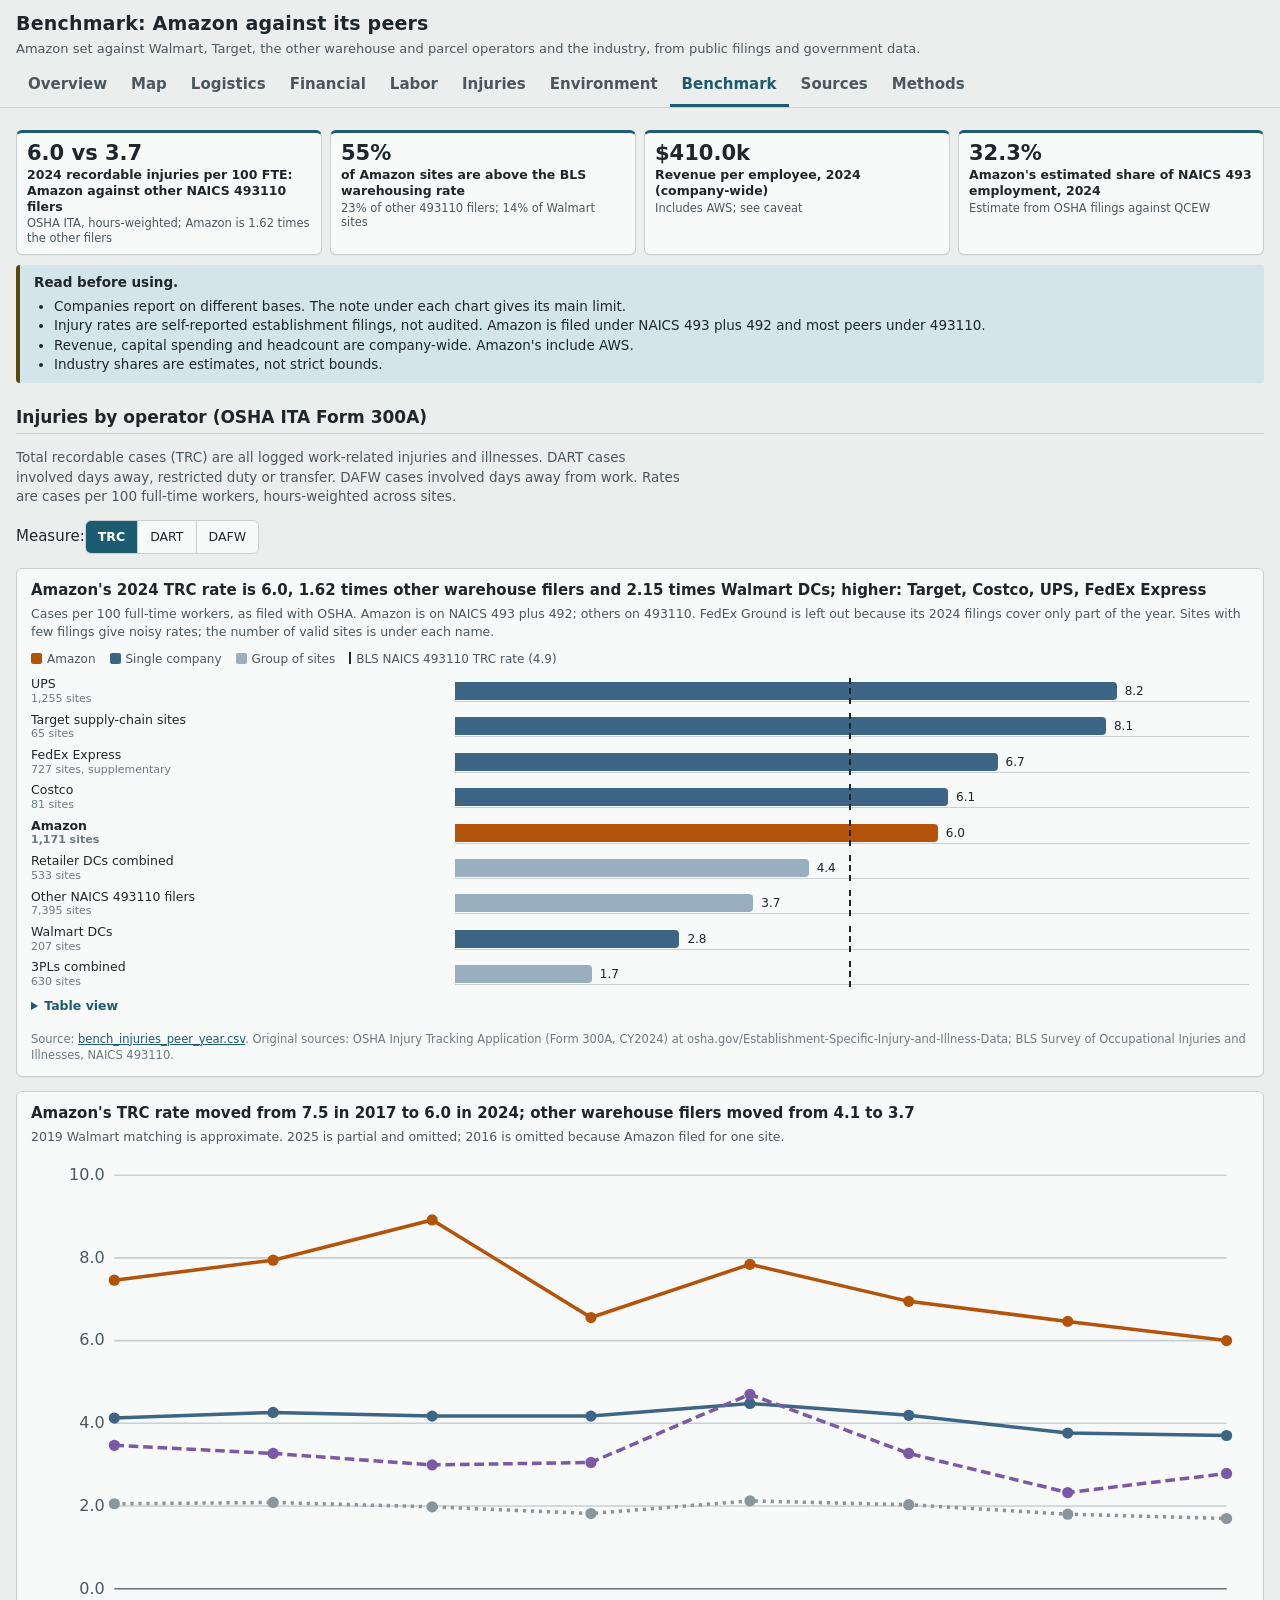
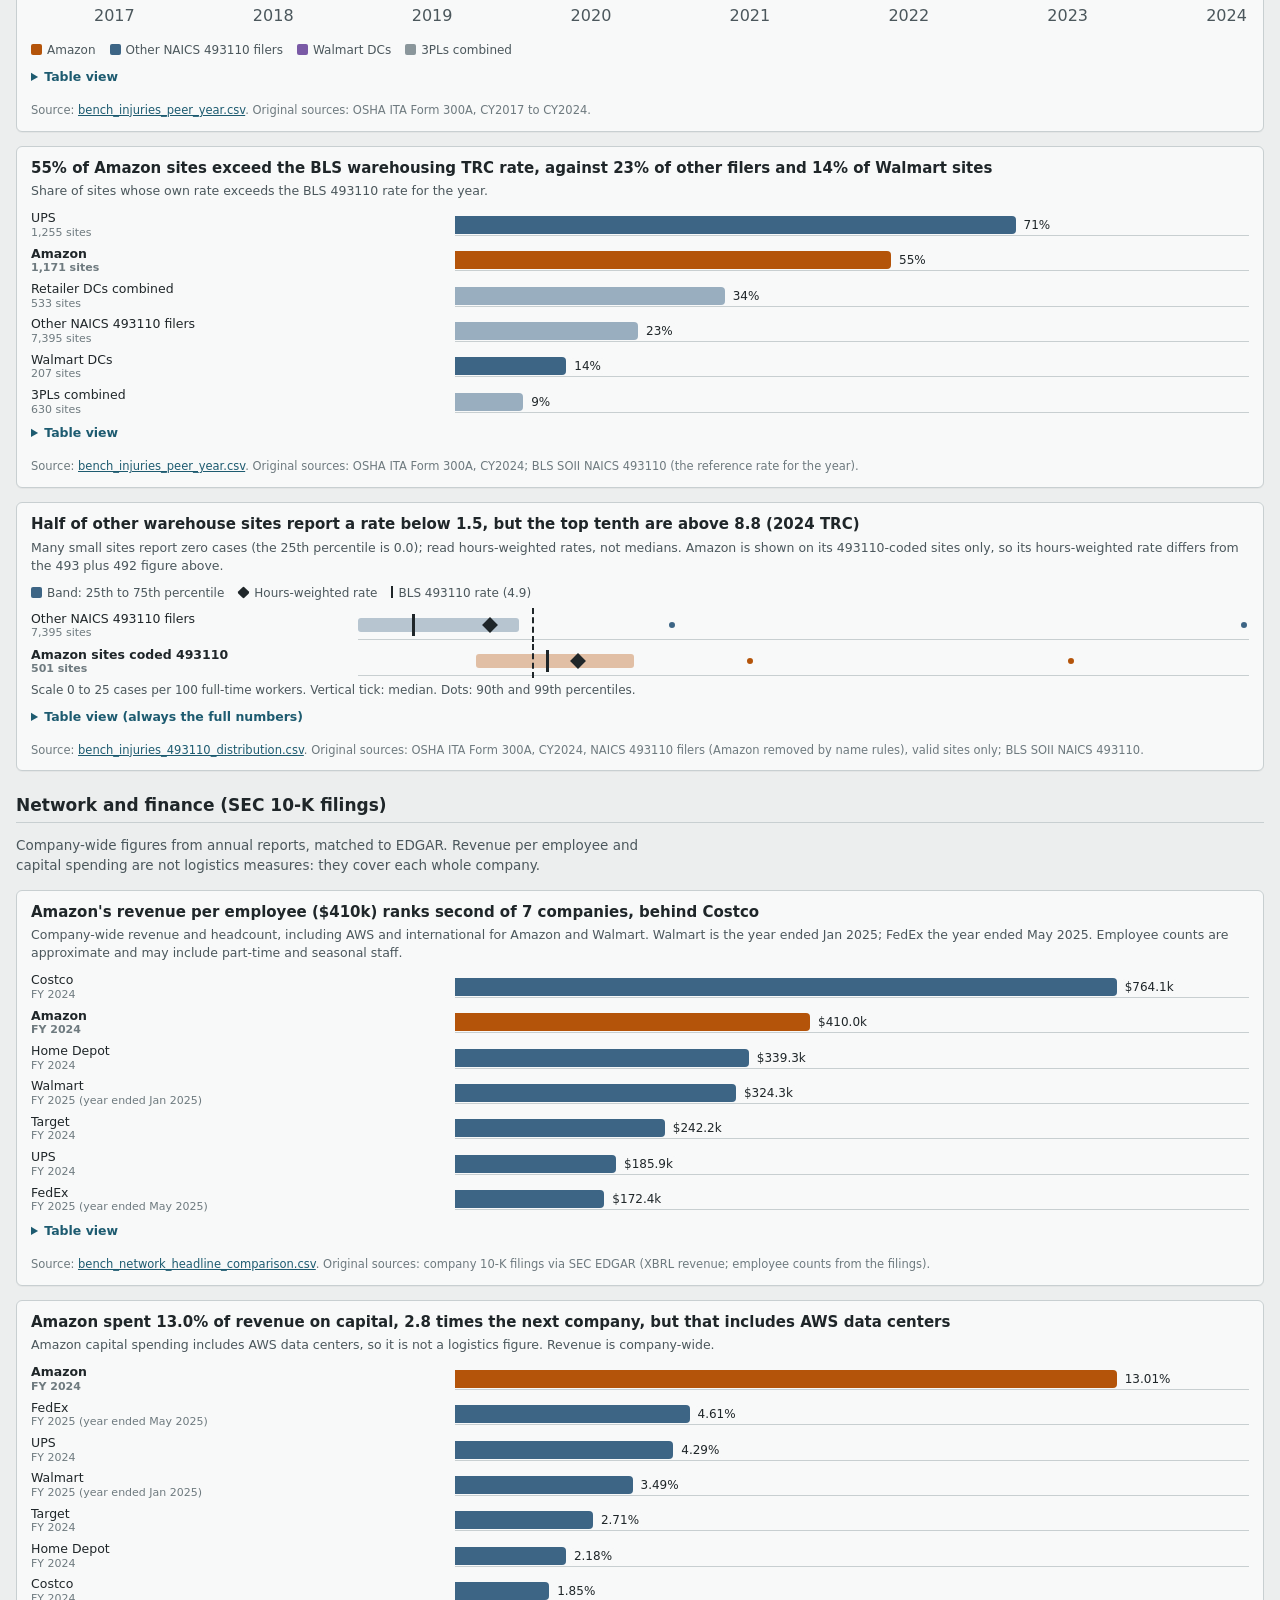
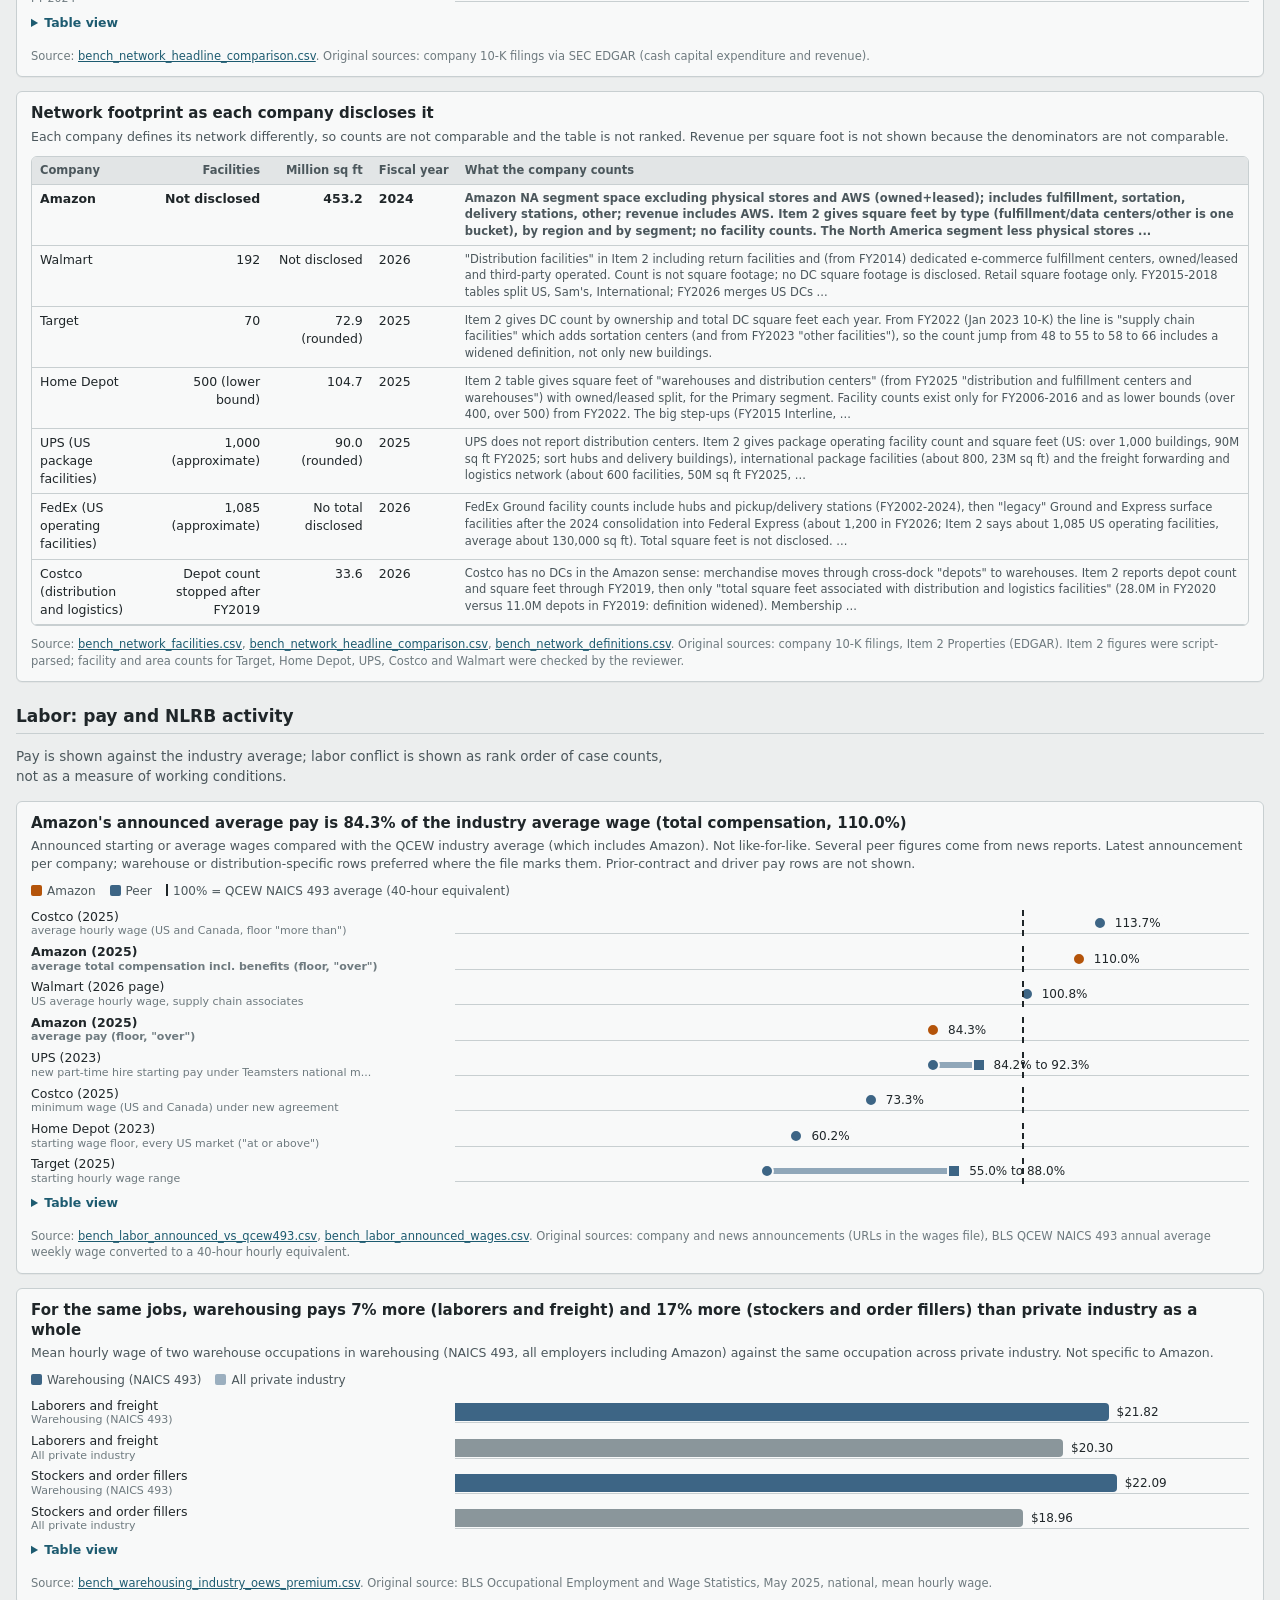
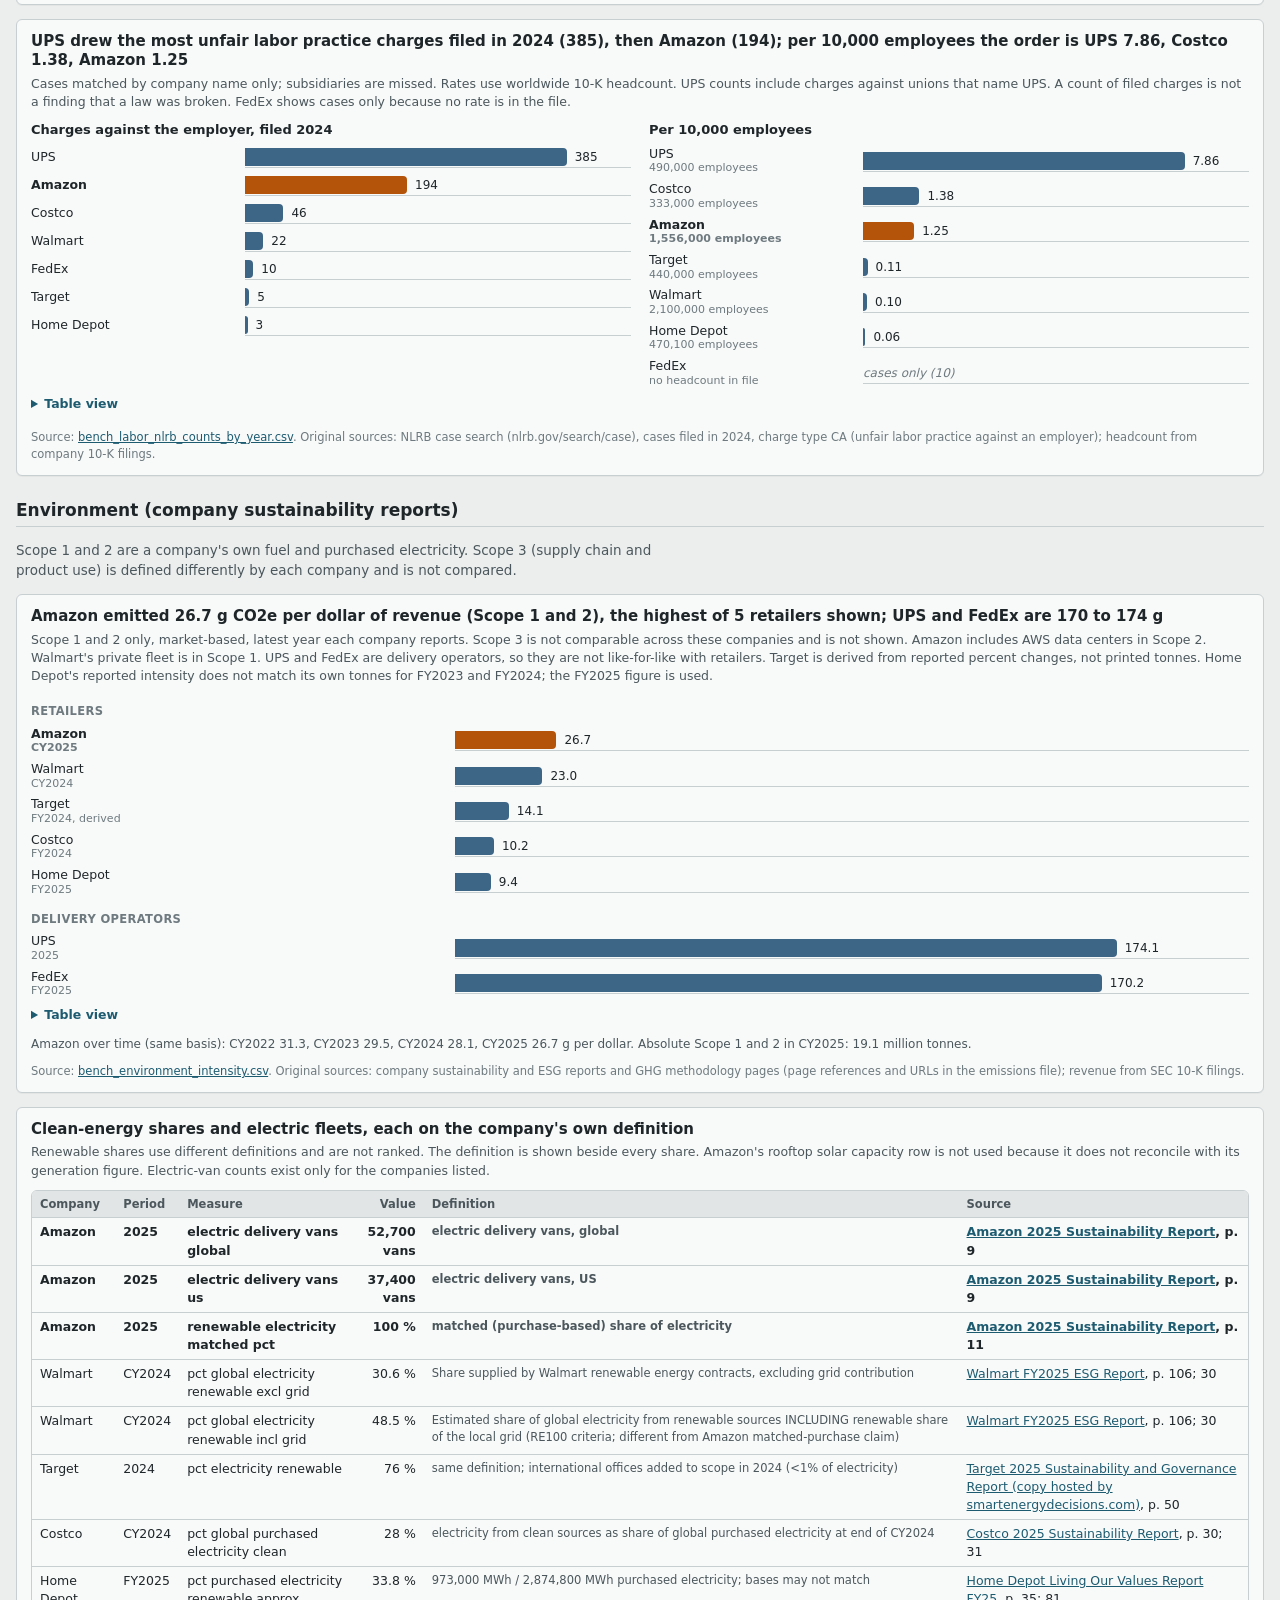
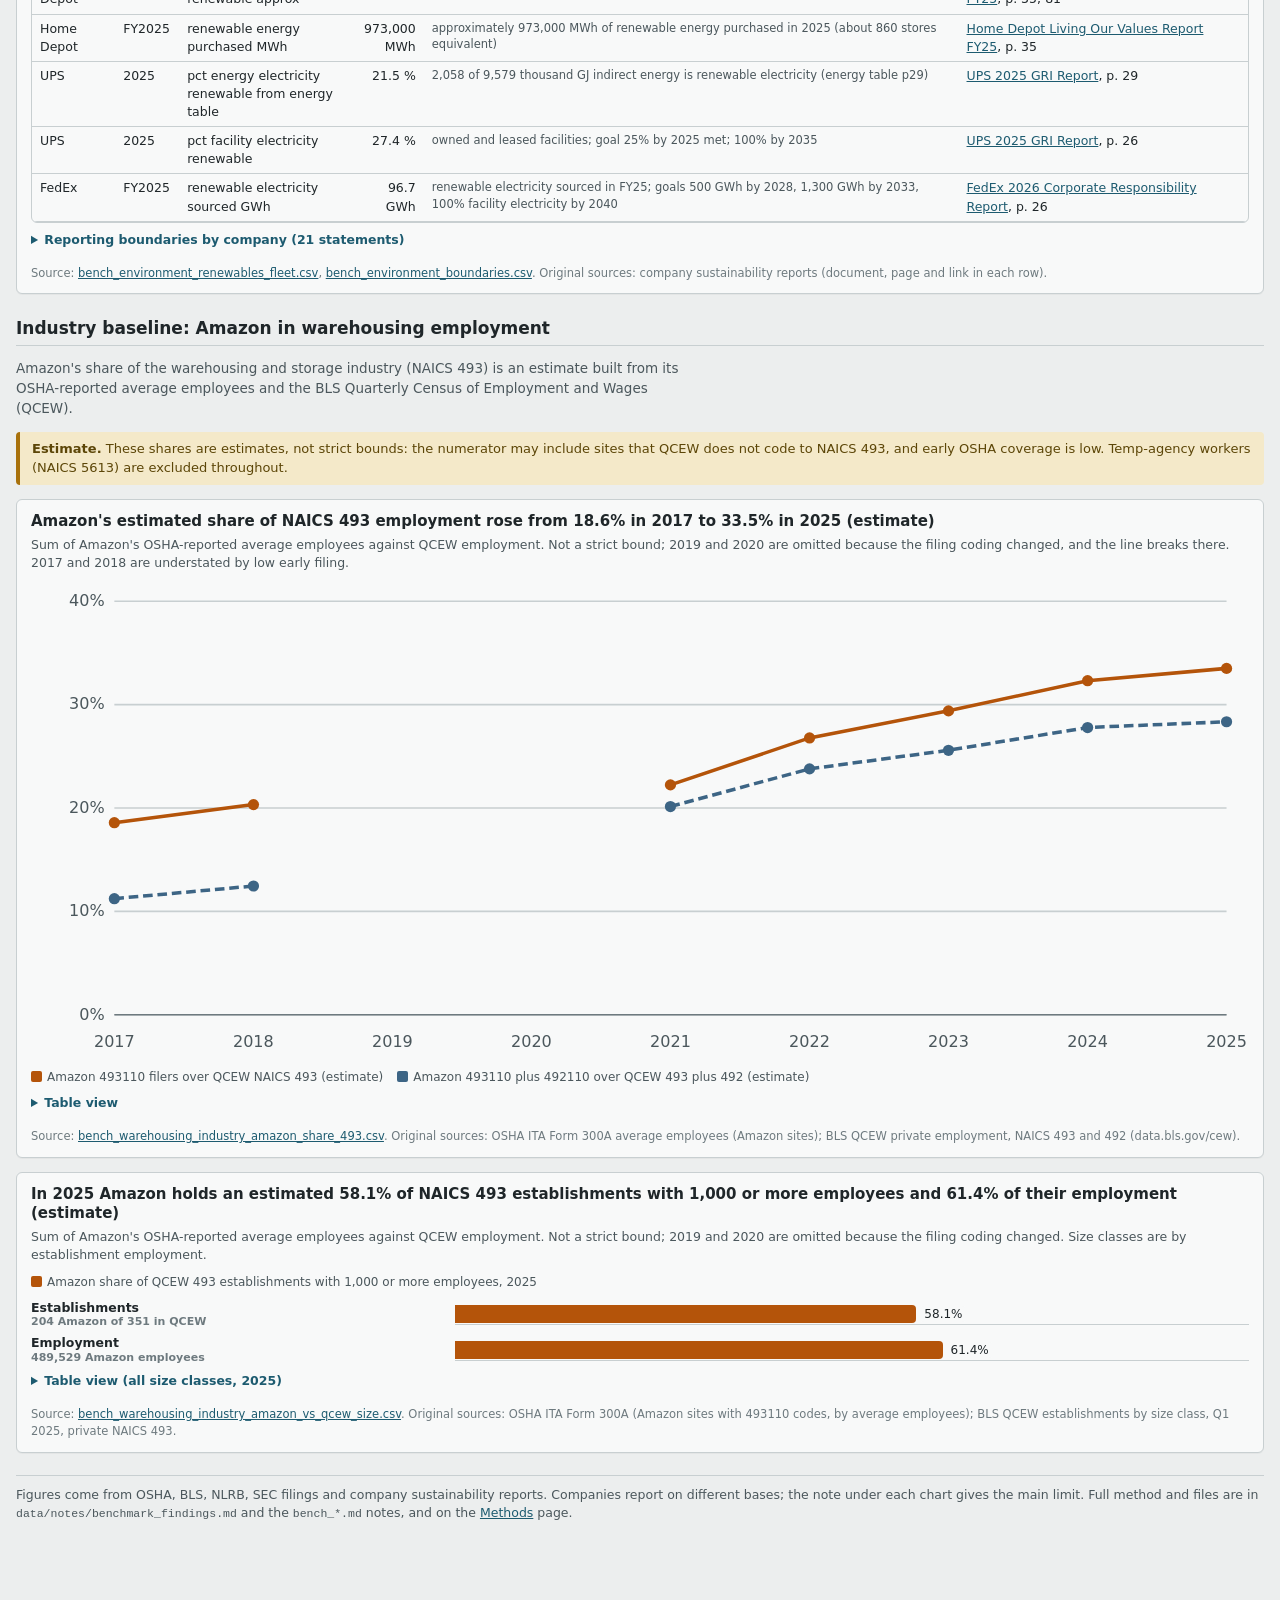
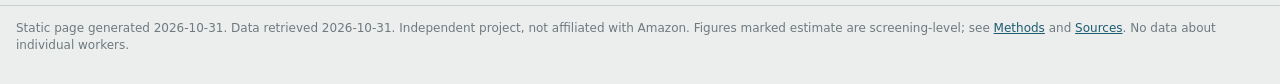
==== benchmark.html @ e868ce79 "Amazon US logistics network dashboard Static, unindexed site on Amazon's US logistics network, 1997 " ====
<!doctype html>
<html lang="en">
<head>
<meta charset="utf-8">
<meta name="viewport" content="width=device-width, initial-scale=1, viewport-fit=cover">
<meta name="claude:viewport-fit-sides" content="cover">
<meta name="robots" content="noindex, nofollow">
<title>Benchmark</title>
<link rel="stylesheet" href="assets/style.css">
<link rel="stylesheet" href="assets/benchmark.css">
</head>
<body>
<main class="wrap" id="app" data-page="bench"></main>
<script src="assets/data_meta.js"></script>
<script src="assets/data_bench.js"></script>
<script src="assets/common.js"></script>
<script src="assets/benchmark.js"></script>
</body>
</html>
---- assets/style.css ----
/* Token plan: warm paper greys + ink; one accent (deep teal); one series colour for Amazon (--amz) and one for benchmarks (--bench). */
:root{
  --bg:#eceeee; --surface:#f8f9f9; --surface-2:#e2e5e6; --ink:#1f2629; --ink-2:#4b575c; --ink-3:#6e7a7f;
  --rule:#c8cfd1; --accent:#1d5b70; --accent-ink:#ffffff; --accent-soft:#d3e4ea; --focus:#0b6bcb;
  --warn-bg:#f4e9c9; --warn-ink:#5c4608; --bad:#a3231b;
  --rc-emergency:#b3261e; --rc-maintenance:#7f8d93; --rc-test:#aab4b8; --rc-other:#4f7f8f;
  --grid-500:#6a3d9a; --grid-230:#1d5b70; --grid-low:#6e7a7f; --cat2:#a8710c; --outage:#1d5b70;
  --shadow:0 1px 0 rgba(0,0,0,.04);
  --amz:#b4540a; --bench:#3d6585; --good:#2f7a4d; --cat1:#b4540a; --cat2:#3d6585; --cat3:#7a5aa6; --cat4:#2f7a4d; --cat5:#a8710c; --cat6:#8a969b;
  color-scheme:light;
}
@media (prefers-color-scheme: dark){:root:not([data-theme="light"]){
  --bg:#171b1d; --surface:#1f2528; --surface-2:#2a3135; --ink:#e3e8ea; --ink-2:#aab4b8; --ink-3:#8a969b;
  --rule:#394247; --accent:#6fb4cb; --accent-ink:#0f1f26; --accent-soft:#223a44; --focus:#7bb8ff;
  --warn-bg:#3b3318; --warn-ink:#ecd9a0; --bad:#ff8a80;
  --rc-emergency:#ff6b5e; --rc-maintenance:#78858b; --rc-test:#566268; --rc-other:#5aa0b4;
  --grid-500:#c9a4f2; --grid-230:#6fb4cb; --grid-low:#8a969b; --cat2:#e3b04b; --outage:#6fb4cb;
  --shadow:none;
  --amz:#f2a15b; --bench:#8db6d8; --good:#6fcf97; --cat1:#f2a15b; --cat2:#8db6d8; --cat3:#c9a4f2; --cat4:#6fcf97; --cat5:#e3b04b; --cat6:#8a969b;
  color-scheme:dark;}}
:root[data-theme="dark"]{
  --bg:#171b1d; --surface:#1f2528; --surface-2:#2a3135; --ink:#e3e8ea; --ink-2:#aab4b8; --ink-3:#8a969b;
  --rule:#394247; --accent:#6fb4cb; --accent-ink:#0f1f26; --accent-soft:#223a44; --focus:#7bb8ff;
  --warn-bg:#3b3318; --warn-ink:#ecd9a0; --bad:#ff8a80;
  --rc-emergency:#ff6b5e; --rc-maintenance:#78858b; --rc-test:#566268; --rc-other:#5aa0b4;
  --grid-500:#c9a4f2; --grid-230:#6fb4cb; --grid-low:#8a969b; --cat2:#e3b04b; --outage:#6fb4cb;
  --shadow:none;
  --amz:#f2a15b; --bench:#8db6d8; --good:#6fcf97; --cat1:#f2a15b; --cat2:#8db6d8; --cat3:#c9a4f2; --cat4:#6fcf97; --cat5:#e3b04b; --cat6:#8a969b;
  color-scheme:dark;}
*{box-sizing:border-box}
html{-webkit-text-size-adjust:100%}
body{margin:0;background:var(--bg);color:var(--ink);font:15px/1.45 "Avenir Next","Segoe UI",system-ui,-apple-system,"Helvetica Neue",Arial,sans-serif;overflow-x:hidden}
.mono,td.mono{font-family:ui-monospace,"SF Mono",Menlo,Consolas,monospace;font-size:.92em}
.wrap{padding-block:12px 40px;padding-left:max(16px,env(safe-area-inset-left,0px));padding-right:max(16px,env(safe-area-inset-right,0px));max-width:1280px;margin:0 auto;min-width:0}
header.top{position:sticky;top:env(safe-area-inset-top,0px);z-index:5;background:var(--bg);border-bottom:1px solid var(--rule);
  padding-block:10px 0;padding-left:max(16px,env(safe-area-inset-left,0px));padding-right:max(16px,env(safe-area-inset-right,0px))}
header.top .in{max-width:1280px;margin:0 auto}
h1{font-size:19px;margin:0 0 2px;letter-spacing:.01em}
h2{font-size:15px;margin:18px 0 8px}
.sub{color:var(--ink-2);font-size:13px;margin:0 0 8px}
.stats{display:flex;flex-wrap:wrap;gap:6px 18px;font-size:13px;color:var(--ink-2);margin:4px 0 8px}
.stats b{color:var(--ink);font-variant-numeric:tabular-nums}
nav[role=tablist]{display:flex;gap:2px;overflow-x:auto}
nav button{background:none;border:0;border-bottom:3px solid transparent;color:var(--ink-2);font:inherit;font-weight:600;padding:8px 14px;cursor:pointer;white-space:nowrap}
nav button[aria-selected=true],nav a[aria-current=page]{color:var(--accent);border-bottom-color:var(--accent)}
nav a{border-bottom:3px solid transparent;color:var(--ink-2);font-weight:600;padding:8px 12px;white-space:nowrap;text-decoration:none}
nav a:hover{color:var(--accent)}
nav.multi{display:flex;flex-wrap:wrap;overflow:visible}
nav .mg{position:relative}nav .mg>button{border-bottom:3px solid transparent}nav .mg>button[aria-current=true]{color:var(--accent);border-bottom-color:var(--accent)}
nav .mm{display:none;position:fixed;z-index:60;background:var(--surface);border:1px solid var(--rule);border-radius:6px;box-shadow:0 4px 14px rgba(0,0,0,.25);padding:4px;min-width:190px}
nav .mg.open .mm{display:block}nav .mm a{display:block;border:0;border-radius:4px;padding:8px 12px}nav .mm a:hover,nav .mm a:focus-visible{background:var(--accent-soft);color:var(--ink)}nav .mm a[aria-current=page]{color:var(--accent);background:var(--accent-soft)}
@media (max-width:560px){nav a,nav .mg>button{padding:6px 8px;font-size:13px}header.top{position:static}}
.gsec{margin:22px 0}.gsec h2{font-size:17px;border-bottom:1px solid var(--rule);padding-bottom:4px}
.method{color:var(--ink-2);font-size:13.5px;max-width:78ch}
.find{background:var(--accent-soft);border-left:4px solid var(--accent);border-radius:4px;padding:8px 14px;margin:10px 0;font-size:13.5px}
.find ul,.cav ul{margin:4px 0 0;padding-left:20px}
.find,.note,.method,.cap,.sub,.selcard,.card h3{overflow-wrap:anywhere}
.cav{border-left:4px solid var(--warn-ink)}
.gh{font-size:19px;margin:28px 0 4px;border-bottom:2px solid var(--accent);padding-bottom:4px}
.md{font-size:14px}.md h1{font-size:20px}.md h2{font-size:17px}.md h3{font-size:15px}.md pre{overflow-x:auto;background:var(--surface-2);padding:8px;border-radius:4px;font-size:12px}
.md code{font-family:ui-monospace,Menlo,monospace;font-size:.92em;background:var(--surface-2);padding:0 3px;border-radius:3px}.md pre code{background:none;padding:0}
.md table{display:block;overflow-x:auto;font-size:12.5px;max-width:100%}.md p,.md li{overflow-wrap:anywhere}
button,select,input,textarea{font:inherit;color:inherit}
:focus-visible{outline:3px solid var(--focus);outline-offset:2px}
.chip{display:inline-flex;align-items:center;gap:8px;background:var(--accent-soft);color:var(--ink);border:1px solid var(--accent);border-radius:999px;padding:3px 6px 3px 12px;margin:10px 0 0;font-size:13px}
.chip button{border:0;background:var(--accent);color:var(--accent-ink);border-radius:999px;width:22px;height:22px;cursor:pointer;line-height:1}
.bar{display:flex;flex-wrap:wrap;gap:8px 12px;align-items:end;margin:12px 0}
.bar label{display:flex;flex-direction:column;font-size:12px;color:var(--ink-2);gap:2px;min-width:0}
.bar input,.bar select{background:var(--surface);border:1px solid var(--rule);border-radius:4px;padding:6px 8px;min-width:0;max-width:100%}
.bar input[type=search]{min-width:200px}
.btn{background:var(--accent);color:var(--accent-ink);border:0;border-radius:4px;padding:7px 12px;cursor:pointer;font-weight:600;text-decoration:none;display:inline-block}
.btn.ghost{background:var(--surface);color:var(--accent);border:1px solid var(--accent)}
.btn:disabled{opacity:.5;cursor:default}
.tw{overflow-x:auto;border:1px solid var(--rule);border-radius:6px;background:var(--surface);max-width:100%}
table{border-collapse:collapse;width:100%;font-size:13px}
th,td{padding:6px 10px;text-align:left;border-bottom:1px solid var(--rule);vertical-align:top}
th{background:var(--surface-2);position:sticky;top:0;white-space:nowrap;font-weight:600;font-size:12px;color:var(--ink-2)}
th[data-sort]{cursor:pointer}
th[aria-sort=ascending]::after{content:" \25B2"} th[aria-sort=descending]::after{content:" \25BC"}
td.n,th.n{text-align:right;font-variant-numeric:tabular-nums}
tbody tr:hover{background:var(--accent-soft)}
tr.click{cursor:pointer}
a{color:var(--accent)}
td.t{min-width:260px;overflow-wrap:anywhere}
.muted{color:var(--ink-3)}
.pill{display:inline-block;padding:0 7px;border-radius:9px;font-size:11px;background:var(--surface-2);color:var(--ink-2);border:1px solid var(--rule)}
.pill.no{background:var(--warn-bg);color:var(--warn-ink);border-color:transparent}
.pill.rc{color:var(--ink)}
.pager{display:flex;gap:10px;align-items:center;margin:8px 0;font-size:13px;color:var(--ink-2);flex-wrap:wrap}
.note{background:var(--warn-bg);color:var(--warn-ink);padding:10px 12px;border-radius:6px;font-size:13px;margin:12px 0}
.grid{display:grid;grid-template-columns:minmax(0,3fr) minmax(0,2fr);gap:14px}
@media (max-width:820px){.grid{grid-template-columns:minmax(0,1fr)}}
.card{background:var(--surface);border:1px solid var(--rule);border-radius:6px;padding:10px 12px;min-width:0;box-shadow:var(--shadow)}
.card h3{margin:0 0 6px;font-size:13px;color:var(--ink-2);font-weight:600}
.cs{overflow-x:auto}
svg text{fill:var(--ink-2);font-size:10px;font-family:inherit}
svg .ax{stroke:var(--ink-3);stroke-width:1} svg .gl{stroke:var(--rule);stroke-width:1}
.legend{display:flex;flex-wrap:wrap;gap:4px 14px;font-size:12px;color:var(--ink-2);margin:6px 0 0}
.sw{display:inline-block;width:11px;height:11px;border-radius:2px;margin-right:5px;vertical-align:-1px}
textarea.csv{width:100%;height:160px;font:12px ui-monospace,Menlo,monospace;background:var(--surface);border:1px solid var(--rule);border-radius:4px;color:var(--ink)}
.hidden{display:none}
.rs{display:block;width:100%;height:auto;max-width:100%}
.ch{min-width:0}
.tiles{display:grid;grid-template-columns:repeat(auto-fit,minmax(150px,1fr));gap:8px;margin:12px 0}
.tile{background:var(--surface);border:1px solid var(--rule);border-radius:6px;padding:8px 12px;min-width:0}
.tile b{display:block;font-size:22px;line-height:1.2;font-variant-numeric:tabular-nums;color:var(--ink)}
.tile span{font-size:12px;color:var(--ink-2)}
.tile.hot b{color:var(--rc-emergency)}
.cols2{display:grid;grid-template-columns:minmax(0,1fr) minmax(0,1fr);gap:14px;margin:12px 0}
@media (max-width:820px){.cols2{grid-template-columns:minmax(0,1fr)}}
.cap{font-size:12px;color:var(--ink-2);margin:6px 0 0}
.cap b{color:var(--ink)}
.mapbox{position:relative;border:1px solid var(--rule);border-radius:6px;background:var(--surface);overflow:hidden}
.mapbox svg{display:block;width:100%;height:auto;touch-action:none;cursor:grab;user-select:none;-webkit-user-select:none}
.mapbox svg.drag{cursor:grabbing}
.mapctl{position:absolute;top:8px;right:8px;display:flex;flex-direction:column;gap:4px}
.mapctl button{width:34px;height:34px;border:1px solid var(--rule);border-radius:6px;background:var(--surface);color:var(--ink);font-size:18px;line-height:1;cursor:pointer}
.mapctl button:hover{background:var(--accent-soft)}
.tg{display:flex;flex-wrap:wrap;gap:6px 16px;font-size:12px;color:var(--ink-2);margin:8px 0}
.tg label{display:inline-flex;align-items:center;gap:5px;cursor:pointer}
.tg select{background:var(--surface);border:1px solid var(--rule);border-radius:4px;padding:3px 6px;font-size:12px}
.tg label{max-width:100%;min-width:0}.tg select{max-width:100%;min-width:0;text-overflow:ellipsis}
.lg{display:flex;flex-wrap:wrap;gap:4px 16px;font-size:12px;color:var(--ink-2);margin:8px 0;align-items:center}
.lg svg{vertical-align:middle;margin-right:4px;width:auto;height:auto;display:inline-block}
.selcard{background:var(--accent-soft);border:1px solid var(--accent);border-radius:6px;padding:8px 12px;margin:10px 0;font-size:13px}
.selcard .btn{margin:6px 6px 0 0;padding:4px 10px;font-size:12px}
#tip{position:fixed;z-index:50;pointer-events:none;background:var(--ink);color:var(--bg);border-radius:5px;padding:6px 9px;font-size:12px;line-height:1.35;max-width:min(300px,calc(100vw - 24px));display:none;box-shadow:0 2px 8px rgba(0,0,0,.3)}
#tip b{font-weight:700}
.hm{max-height:460px;overflow-y:auto;border:1px solid var(--rule);border-radius:4px}
svg .bar-em{fill:var(--rc-emergency)} svg .bar-muted{fill:var(--rc-maintenance)}
svg text.t1{fill:var(--ink);font-weight:600} svg text.tm{fill:var(--ink-3)}
svg text.big{font-size:11px}
td.hit{background:var(--accent-soft);font-weight:700}
td.hit0{color:var(--ink-3)}
.sel{font-size:12px}
/* headline tiles */
.hl{margin:10px 0 4px}
.hlg{display:grid;grid-template-columns:repeat(auto-fit,minmax(168px,1fr));gap:8px}
.hlt{display:flex;flex-direction:column;gap:2px;min-width:0;background:var(--surface);border:1px solid var(--rule);border-top:3px solid var(--accent);border-radius:6px;padding:8px 10px;text-decoration:none;color:var(--ink);box-shadow:var(--shadow)}
.hlt:hover{background:var(--accent-soft)}
.hlt b{font-size:21px;line-height:1.15;font-variant-numeric:tabular-nums;color:var(--ink);overflow-wrap:anywhere}
.hlt.long b{font-size:15px}
.hlt b small{font-size:12px;font-weight:600;color:var(--ink-2)}
.hll{font-size:12.5px;font-weight:600;color:var(--ink);line-height:1.25}
.hlc{font-size:11.5px;color:var(--ink-2);line-height:1.3;overflow-wrap:anywhere}
.gsec,.hx{scroll-margin-top:120px}
@media (max-width:560px){.gsec,.hx{scroll-margin-top:12px}}

/* amazon additions */
.pages{display:grid;grid-template-columns:repeat(auto-fit,minmax(230px,1fr));gap:10px;margin:12px 0}
.pagecard{display:block;background:var(--surface);border:1px solid var(--rule);border-radius:6px;padding:10px 12px;text-decoration:none;color:var(--ink)}
.pagecard:hover{background:var(--accent-soft)}
.pagecard b{display:block;color:var(--accent);margin-bottom:2px}
.pagecard span{font-size:12.5px;color:var(--ink-2)}
.est{border-left:4px solid var(--cat5);background:var(--warn-bg);color:var(--warn-ink);padding:8px 12px;border-radius:4px;font-size:13px;margin:10px 0}
.srcs{font-size:12.5px;color:var(--ink-2);margin:14px 0}
.srcs h3{font-size:13px;margin:0 0 4px;color:var(--ink)}
.srcs ul{margin:0;padding-left:18px}.srcs li{margin:2px 0;overflow-wrap:anywhere}
footer.foot{border-top:1px solid var(--rule);margin-top:30px;padding:14px max(16px,env(safe-area-inset-left,0px)) 30px;font-size:12px;color:var(--ink-3);max-width:1280px;margin-left:auto;margin-right:auto}
.dot{display:inline-block;width:9px;height:9px;border-radius:50%;margin-right:5px}
svg .s-amz{stroke:var(--amz);fill:none;stroke-width:2.2}
svg .s-bench{stroke:var(--bench);fill:none;stroke-width:2.2}
svg .pt{cursor:pointer}
svg .pt:hover,svg .pt:focus{stroke:var(--ink);stroke-width:1.5}
svg .st{fill:var(--surface-2);stroke:var(--surface);stroke-width:.8}
.sr-only{position:absolute;left:-9999px;width:1px;height:1px;overflow:hidden}
.srcrow td{font-size:12.5px}
.tabs{display:flex;flex-wrap:wrap;gap:6px;margin:10px 0}
.tabs button{background:var(--surface);border:1px solid var(--rule);border-radius:999px;padding:4px 12px;cursor:pointer;font-size:13px}
.tabs button[aria-pressed=true]{background:var(--accent);color:var(--accent-ink);border-color:var(--accent)}
---- assets/benchmark.css ----
/* benchmark.html only. Colour tokens come from style.css (--amz for Amazon, --bench for peers). */
.bcard{background:var(--surface);border:1px solid var(--rule);border-radius:6px;padding:12px 14px;margin:14px 0;min-width:0;box-shadow:var(--shadow)}
.bcard h3.bt{margin:0 0 4px;font-size:15px;line-height:1.3;color:var(--ink);font-weight:700;overflow-wrap:anywhere}
.bcard p.bc{margin:0 0 10px;font-size:12.5px;color:var(--ink-2);overflow-wrap:anywhere}
.bcard p.bs{margin:10px 0 0;font-size:11.5px;color:var(--ink-3);overflow-wrap:anywhere}
.bcard p.bs a{color:var(--accent)}
.bcard .card{border:0;padding:0;box-shadow:none;background:none}
.bcard .card>h3{display:none}
.bcard .tools{display:flex;flex-wrap:wrap;gap:6px 14px;align-items:center;margin:0 0 10px;font-size:12px;color:var(--ink-2)}
.seg{display:inline-flex;border:1px solid var(--rule);border-radius:6px;overflow:hidden}
.seg button{background:var(--surface);color:var(--ink);border:0;border-right:1px solid var(--rule);padding:6px 12px;font:inherit;font-size:12.5px;cursor:pointer;min-height:32px}
.seg button:last-child{border-right:0}
.seg button[aria-pressed="true"]{background:var(--accent);color:var(--accent-ink);font-weight:600}
.seg button:focus-visible{outline:2px solid var(--focus);outline-offset:-2px}
.mkey{display:flex;flex-wrap:wrap;gap:4px 14px;font-size:12px;color:var(--ink-2);margin:0 0 8px}
.mkey i{display:inline-block;width:11px;height:11px;border-radius:2px;margin-right:5px;vertical-align:-1px}
.mkey i.amz{background:var(--amz)}.mkey i.bn{background:var(--bench)}.mkey i.agg{background:var(--bench);opacity:.5}
.mkey i.ref{width:0;height:12px;border-left:2px dashed var(--ink);border-radius:0}
.mkey i.dia{background:var(--ink);transform:rotate(45deg) scale(.8)}

/* horizontal bars in HTML so text scales with the phone */
.br{display:flex;flex-direction:column;gap:6px}
.br .grp{font-size:11.5px;font-weight:700;letter-spacing:.03em;text-transform:uppercase;color:var(--ink-3);margin:8px 0 0}
.br .r{display:grid;grid-template-columns:minmax(120px,34%) minmax(0,1fr);gap:2px 10px;align-items:center}
.br .lb{font-size:12.5px;color:var(--ink);line-height:1.25;overflow-wrap:anywhere}
.br .lb .sb{display:block;font-size:11px;color:var(--ink-3)}
.br .r.amz .lb{font-weight:700}
.br .trk{position:relative;height:22px;background:linear-gradient(var(--rule),var(--rule)) left bottom/100% 1px no-repeat}
.br .fill{position:absolute;left:0;top:2px;height:18px;background:var(--bench);border-radius:0 4px 4px 0;min-width:2px}
.br .r.amz .fill{background:var(--amz)}
.br .r.agg .fill{opacity:.5}
.br .r.alt .fill{background:var(--cat6)}
.br .v{background:var(--surface);padding:0 3px;border-radius:3px;position:absolute;top:3px;font-size:12px;font-variant-numeric:tabular-nums;color:var(--ink);white-space:nowrap;line-height:16px}
.br .hit{position:absolute;inset:0;cursor:default}
.br .hit:focus-visible{outline:2px solid var(--focus)}
.br.hasref .trk::after{content:"";position:absolute;top:-2px;bottom:-2px;left:var(--ref);border-left:2px dashed var(--ink);pointer-events:none}
.br .rg{position:absolute;top:8px;height:6px;border-radius:3px;background:var(--bench);opacity:.55}
.br .dot{position:absolute;top:4px;width:14px;height:14px;margin-left:-7px;border-radius:50%;background:var(--bench);border:2px solid var(--surface)}
.br .r.amz .rg{background:var(--amz)}.br .r.amz .dot{background:var(--amz)}
.br .dot.hi{border-radius:2px}
.br .nov{font-size:12px;color:var(--ink-3);font-style:italic;position:absolute;top:3px;left:0}
@media (max-width:560px){.br .r{grid-template-columns:minmax(0,1fr)}.br .r .trk{margin-bottom:4px}}

/* percentile strip */
.strip .r{grid-template-columns:minmax(120px,26%) minmax(0,1fr)}
.strip .trk{height:30px}
.strip .band{position:absolute;top:8px;height:14px;background:var(--bench);opacity:.35;border-radius:3px}
.strip .r.amz .band{background:var(--amz)}
.strip .tick{position:absolute;top:4px;width:3px;height:22px;margin-left:-1px;background:var(--ink)}
.strip .p{position:absolute;top:10px;width:10px;height:10px;margin-left:-5px;border-radius:50%;background:var(--bench);border:2px solid var(--surface)}
.strip .r.amz .p{background:var(--amz)}
.strip .hw{position:absolute;top:8px;width:14px;height:14px;margin-left:-7px;background:var(--ink);transform:rotate(45deg) scale(.8)}
@media (max-width:560px){.strip .r{grid-template-columns:minmax(0,1fr)}}

/* tables */
.bt-wrap{margin:8px 0 0}
.btab{width:100%;border-collapse:collapse;font-size:12.5px}
.btab th,.btab td{padding:5px 8px;text-align:left;border-bottom:1px solid var(--rule);vertical-align:top;overflow-wrap:anywhere}
.btab th{font-size:11.5px;color:var(--ink-2);background:var(--surface-2);position:sticky;top:0}
.btab td.n,.btab th.n{text-align:right;font-variant-numeric:tabular-nums}
.btab tr.amz td{font-weight:700}
.btab td.def{min-width:240px;font-size:11.5px;color:var(--ink-2)}
.btab a{color:var(--accent)}
details.tv{margin:8px 0 0;font-size:12.5px}
details.tv summary{cursor:pointer;color:var(--accent);font-weight:600;min-height:24px}
.twrap{overflow-x:auto;border:1px solid var(--rule);border-radius:6px;max-width:100%;max-height:420px;overflow-y:auto}
.twrap.full{max-height:none}
.two{display:grid;grid-template-columns:minmax(0,1fr) minmax(0,1fr);gap:18px}
@media (max-width:820px){.two{grid-template-columns:minmax(0,1fr)}}
.two h4{margin:0 0 6px;font-size:13px;color:var(--ink)}
.intro{font-size:14px;color:var(--ink-2);margin:6px 0 0}
.footcav{font-size:12.5px;color:var(--ink-2);border-top:1px solid var(--rule);margin-top:22px;padding-top:10px}
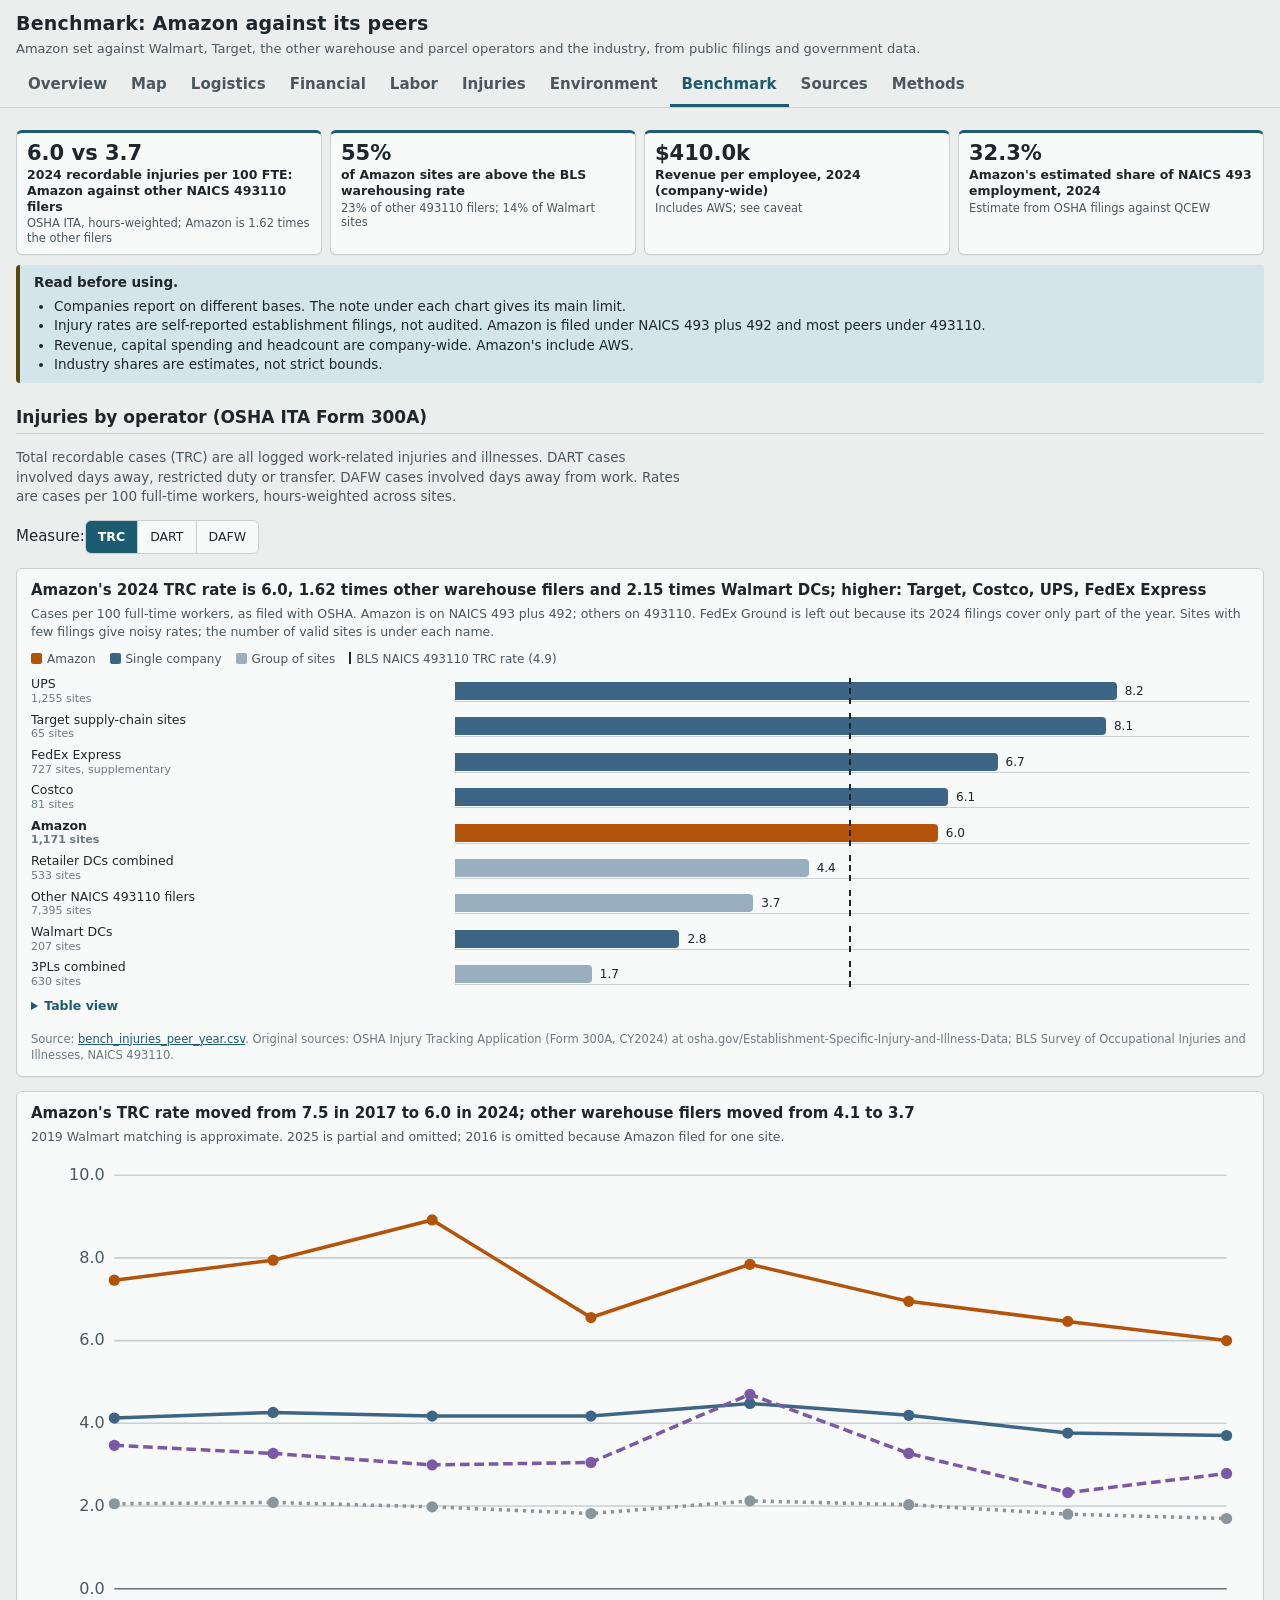
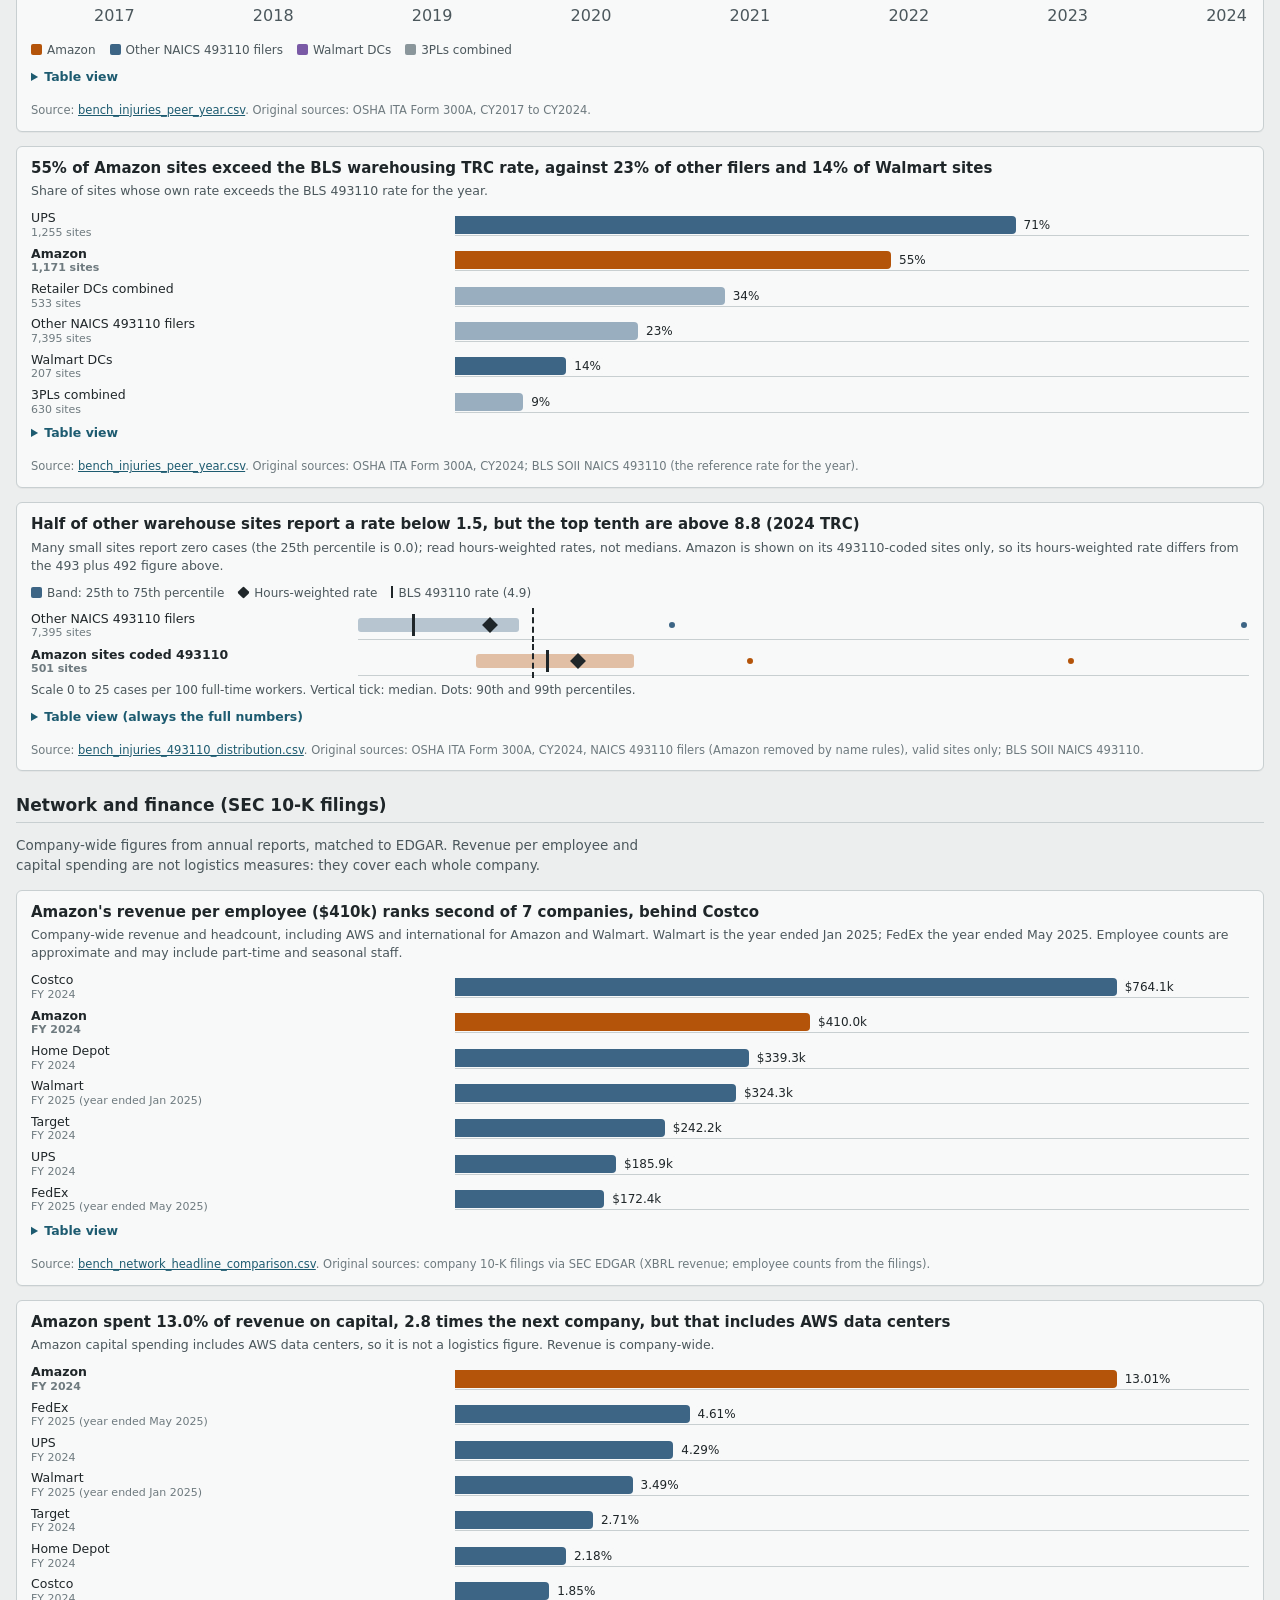
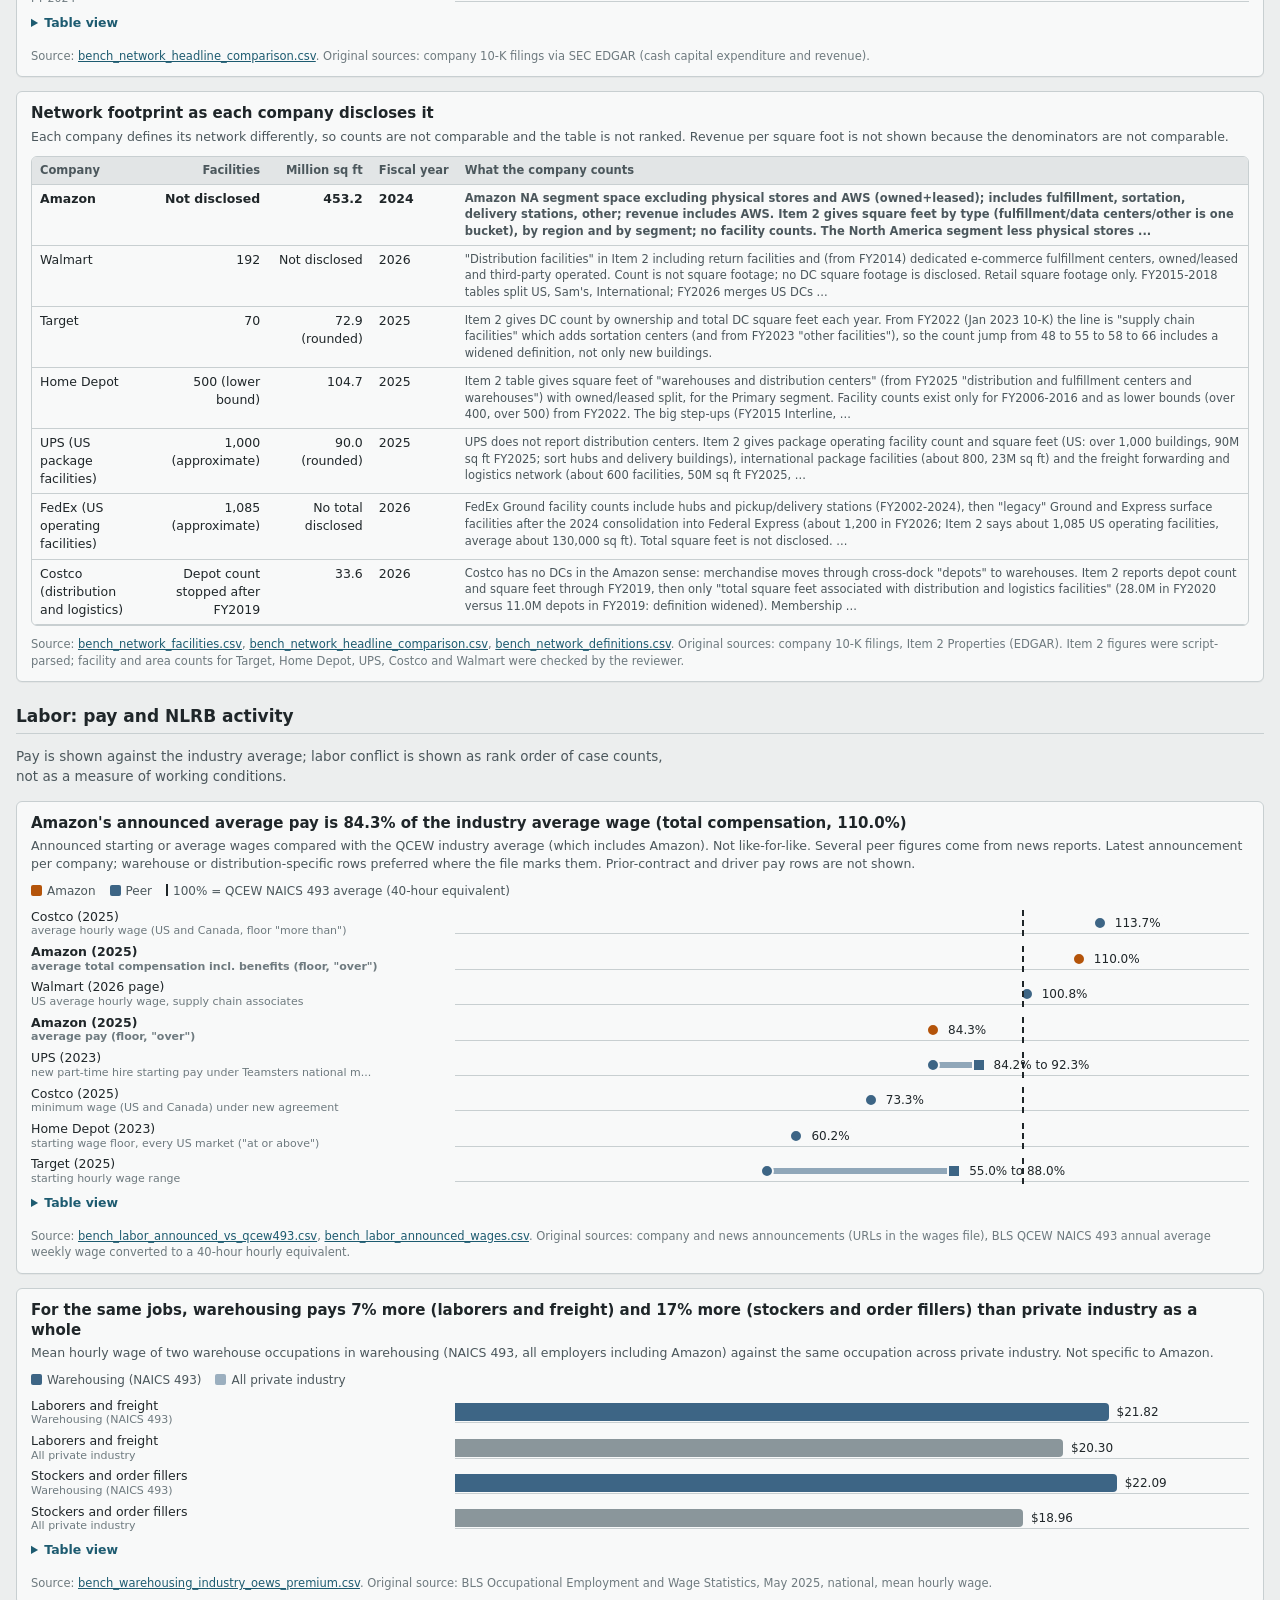
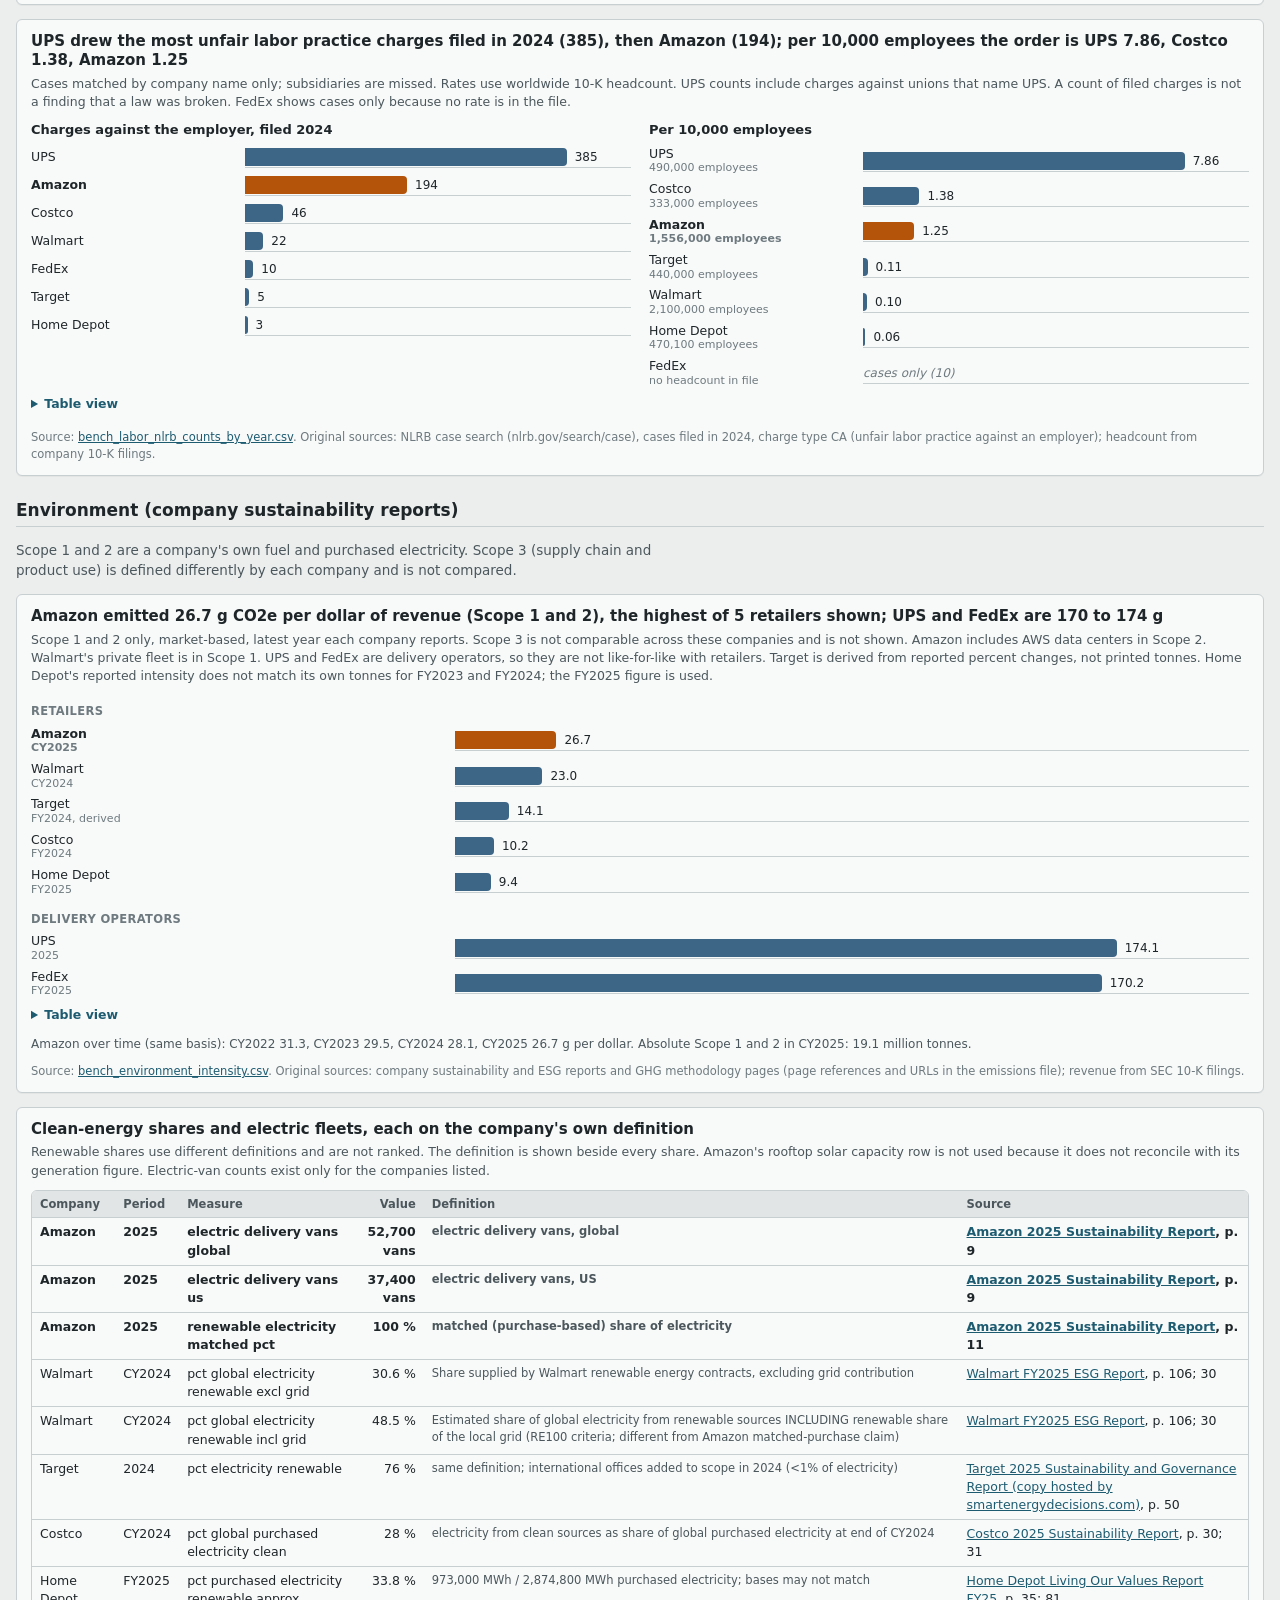
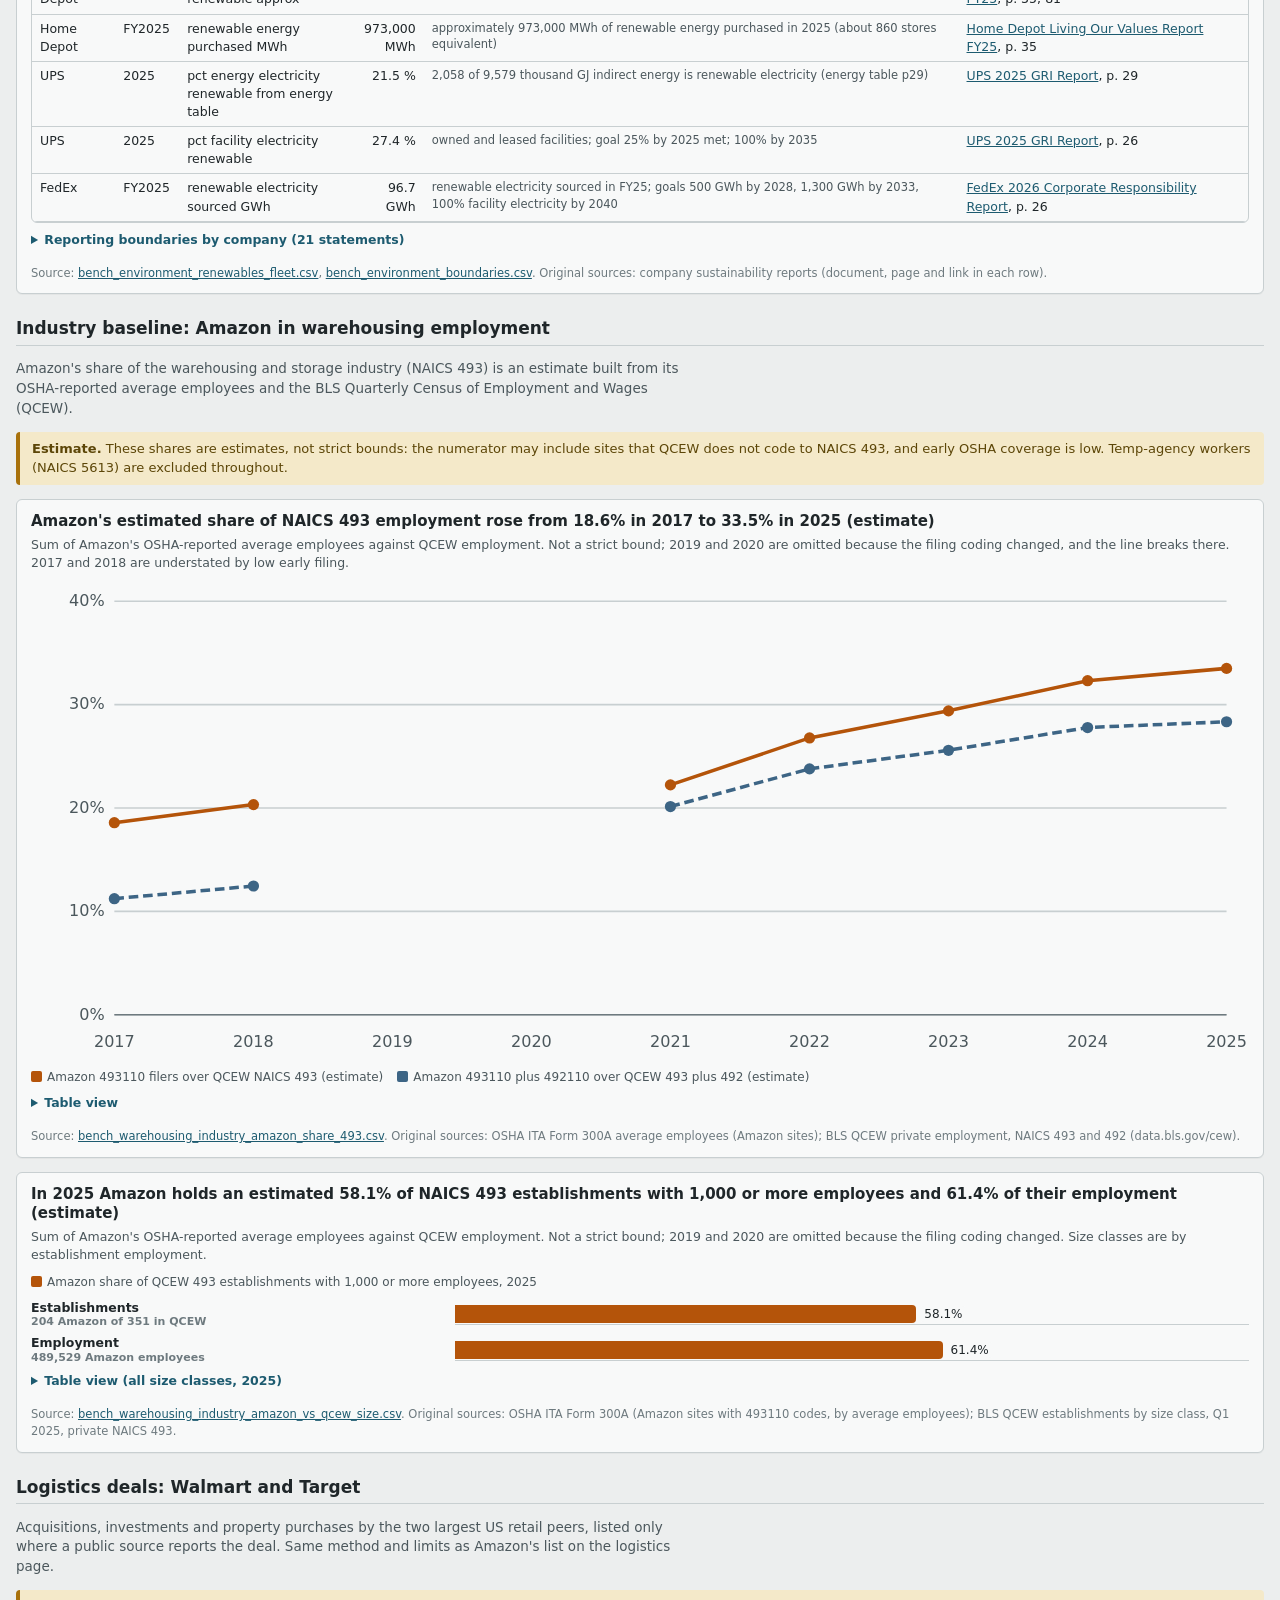
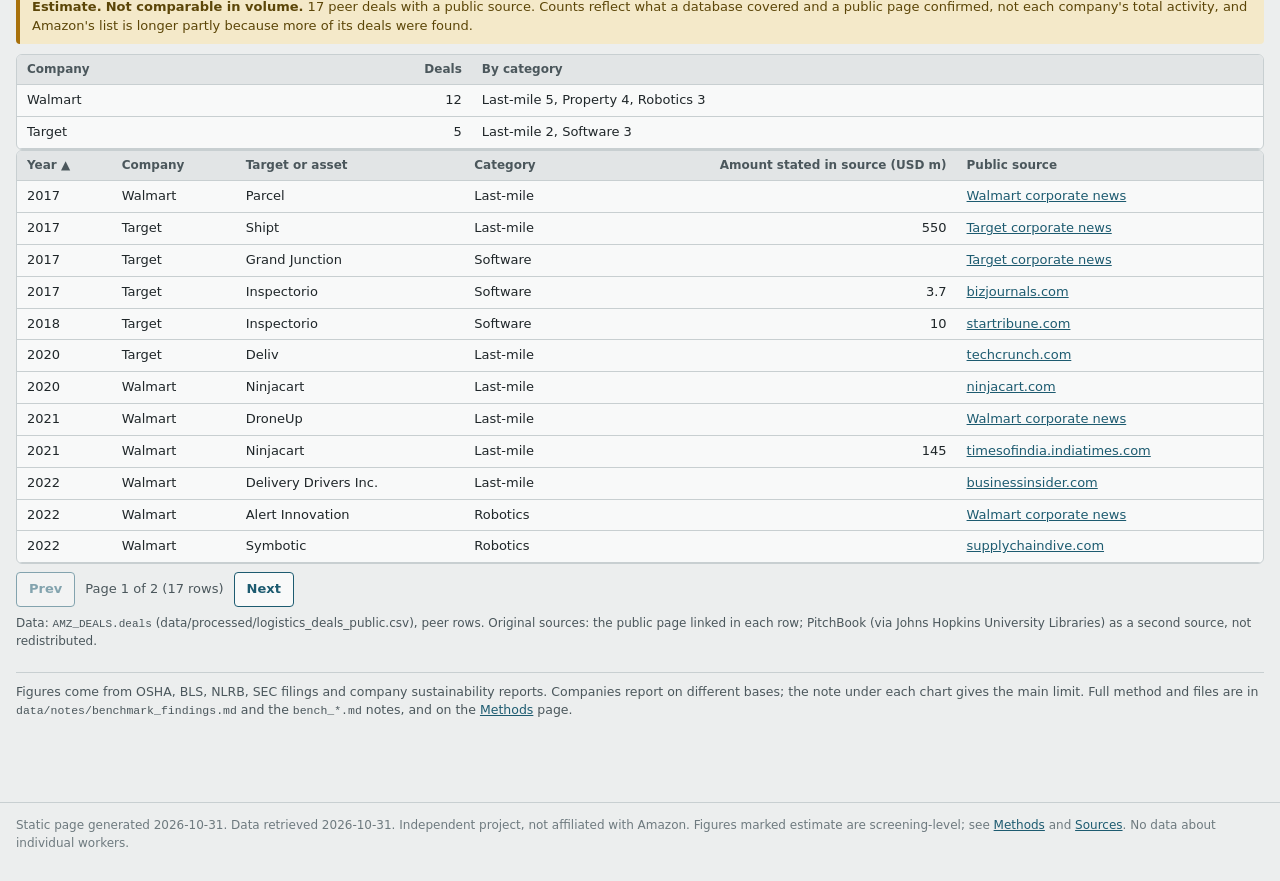
==== commit 2d510312: "Add Amazon logistics acquisitions and investments, with Walmart and Target peers 49 deals confirmed " ====
--- a/benchmark.html
+++ b/benchmark.html
@@ -13,6 +13,7 @@
 <main class="wrap" id="app" data-page="bench"></main>
 <script src="assets/data_meta.js"></script>
 <script src="assets/data_bench.js"></script>
+<script src="assets/data_deals.js"></script>
 <script src="assets/common.js"></script>
 <script src="assets/benchmark.js"></script>
 </body>
